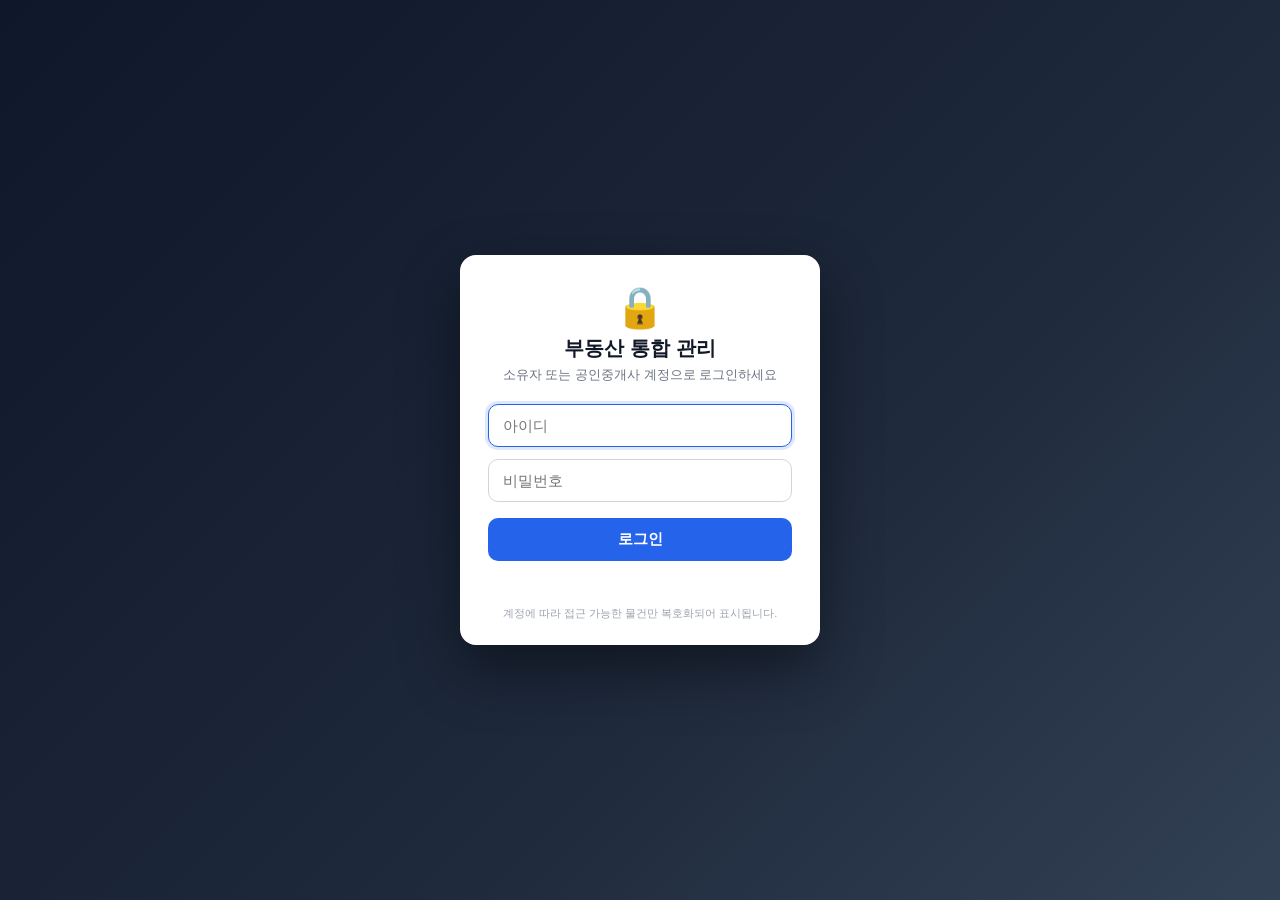
==== index.html @ 485ea5a4 "fix: 임차인·계약 정보 저장 버튼 미표시/오류로 저장 실패하던 문제 수정 중개사·화면전환 모드에서도 저장 가능하게 하고, 보증보험 필드 호환과 저장 예외 처리를 보강했습니다. " ====
<!DOCTYPE html>
<html lang="ko">
<head>
<meta charset="UTF-8">
<meta name="viewport" content="width=device-width, initial-scale=1.0">
<meta name="theme-color" content="#111c33">
<title>부동산 통합 관리 시스템</title>
<link rel="manifest" href="manifest.webmanifest">
<link rel="apple-touch-icon" href="icons/icon-192.png">
<link rel="stylesheet" href="css/style.css?v=222">
</head>
<body>

<div class="layout">

  <!-- ===== 사이드바 ===== -->
  <aside class="sidebar">
    <div class="brand">
      <div class="brand-icon">🏢</div>
      <div>
        <div class="brand-title">부동산 관리</div>
        <div class="brand-sub">물건 · 임대차 · 세금 통합관리</div>
      </div>
      <button class="menu-toggle" id="btnMenuToggle" aria-label="메뉴 열기">☰</button>
    </div>

    <nav class="nav">
      <button class="nav-item active" data-tab="dashboard">📊 대시보드</button>
      <button class="nav-item" data-tab="properties">🏘️ 부동산 현황</button>
      <button class="nav-item" data-tab="leases">📋 임대차 관리</button>
      <button class="nav-item" data-tab="tax">🧮 세금 계산기</button>
      <button class="nav-item" data-tab="income">🧾 임대소득 신고</button>
      <button class="nav-item" data-tab="todos">✅ 할일 / 민원</button>
    </nav>

    <div class="sidebar-footer">
      <div class="acct-switch hidden" id="acctSwitch">
        <label for="viewAsSelect">🔄 화면 계정 전환</label>
        <select id="viewAsSelect"><option value="">관리자 (전체 물건)</option></select>
      </div>
      <button class="btn btn-ghost btn-sm owner-only" id="btnAccounts">👤 중개사 계정 관리</button>
      <button class="btn btn-ghost btn-sm owner-only" id="btnSync">☁️ 클라우드 동기화</button>
      <button class="btn btn-ghost btn-sm" id="btnSnapshots">🕘 변경 이력 복구</button>
      <button class="btn btn-ghost btn-sm" id="btnExport">데이터 백업(JSON)</button>
      <label class="btn btn-ghost btn-sm owner-only" for="fileImport">백업 불러오기</label>
      <input type="file" id="fileImport" accept=".json" hidden>
      <button class="btn btn-ghost btn-sm danger owner-only" id="btnReset">초기 데이터로 재설정</button>
      <button class="btn btn-ghost btn-sm" id="btnLogout">🔒 로그아웃</button>
      <div class="role-tag" id="syncTag"></div>
      <div class="role-tag" id="roleTag"></div>
    </div>
  </aside>

  <!-- ===== 메인 ===== -->
  <main class="main">

    <!-- 대시보드 -->
    <section class="tab" id="tab-dashboard">
      <h1>대시보드</h1>
      <div class="cards" id="dashCards"></div>
      <div class="grid-2">
        <div class="panel">
          <h2>⏰ 계약 만기 임박 / 경과</h2>
          <div id="dashExpiring"></div>
        </div>
        <div class="panel">
          <h2>🛡️ 보증보험 미가입 임대차</h2>
          <div id="dashInsurance"></div>
        </div>
      </div>
      <div class="grid-2">
        <div class="panel">
          <h2>📌 임박한 할일</h2>
          <div id="dashTodos"></div>
        </div>
        <div class="panel">
          <h2>👤 임대사업자 등록 정보</h2>
          <div id="dashBiz"></div>
        </div>
      </div>
    </section>

    <!-- 부동산 현황 -->
    <section class="tab hidden" id="tab-properties">
      <div class="page-head">
        <h1>부동산 현황</h1>
        <div style="display:flex; gap:8px;">
          <button class="btn btn-ghost" id="btnExportPropCsv">엑셀(CSV) 내보내기</button>
          <button class="btn btn-primary owner-only" id="btnAddProp">+ 물건 추가</button>
        </div>
      </div>
      <div class="filters">
        <select id="filterType"><option value="">전체 유형</option></select>
        <select id="filterOwner"><option value="">전체 소유자</option></select>
        <select id="filterRental"><option value="">전체 임대유형</option></select>
        <select id="filterManager" class="owner-only"><option value="">전체 중개사</option></select>
        <input type="search" id="filterSearch" placeholder="주소·동호수 검색">
      </div>
      <div class="mgr-bulk owner-only" id="mgrBulkBar">
        <label class="check inline"><input type="checkbox" id="mgrSelectAll"> 전체 선택</label>
        <select id="bulkManager"><option value="">— 중개사 선택 —</option></select>
        <button class="btn btn-primary btn-sm" id="btnBulkAssign">선택 물건에 지정</button>
        <button class="btn btn-ghost btn-sm" id="btnBulkUnassign">선택 물건 배정 해제</button>
        <span class="hint" id="mgrBulkMsg"></span>
      </div>
      <div class="table-wrap">
        <table class="table" id="propTable">
          <thead>
            <tr>
              <th class="owner-only" style="width:36px"></th>
              <th>#</th><th>소유자</th><th>유형</th><th>임대유형</th><th>취득</th>
              <th>주소</th><th>동호수</th><th class="owner-only">관리 중개사 (지정·해제)</th><th>계약만기</th><th>D-day</th><th></th>
            </tr>
          </thead>
          <tbody></tbody>
        </table>
      </div>
    </section>

    <!-- 임대차 관리 -->
    <section class="tab hidden" id="tab-leases">
      <div class="page-head">
        <h1>임대차 관리</h1>
        <div style="display:flex; gap:8px;">
          <button class="btn btn-ghost" id="btnExportIcs">📅 만기 캘린더(ICS)</button>
          <button class="btn btn-ghost" id="btnExportLeaseCsv">엑셀(CSV) 내보내기</button>
        </div>
      </div>
      <div class="panel">
        <h2>📈 임대료 5% 증액 상한 계산</h2>
        <div class="form-row">
          <label>현재 보증금(원) <input type="text" id="incDeposit" class="num" placeholder="예: 200,000,000"></label>
          <label>현재 월세(원) <input type="text" id="incMonthly" class="num" placeholder="예: 500,000"></label>
          <label>증액률(%) <input type="number" id="incRate" value="5" step="0.5" min="0" max="5"></label>
          <button class="btn btn-primary" id="btnIncCalc">계산</button>
        </div>
        <div class="result" id="incResult"></div>
      </div>
      <div class="table-wrap">
        <table class="table" id="leaseTable">
          <thead>
            <tr>
              <th>물건</th><th>임차인</th><th>연락처</th><th>계약기간</th><th>만기 D-day</th>
              <th>보증금</th><th>월세</th><th>보증보험</th><th></th>
            </tr>
          </thead>
          <tbody></tbody>
        </table>
      </div>
    </section>

    <!-- 세금 계산기 -->
    <section class="tab hidden" id="tab-tax">
      <h1>세금 계산기</h1>
      <p class="disclaimer">※ 2025년 기준 세율을 적용한 <b>예상치</b>입니다. 실제 신고 시 세무 전문가의 확인이 필요합니다.</p>

      <div class="tax-tabs">
        <button class="tax-tab active" data-taxtab="acq">취득세</button>
        <button class="tax-tab" data-taxtab="hold">보유세 (재산세·종부세)</button>
        <button class="tax-tab" data-taxtab="transfer">양도소득세</button>
      </div>

      <!-- 취득세 -->
      <div class="panel taxpane" id="taxpane-acq">
        <div class="form-grid">
          <label>부동산 종류
            <select id="acqKind">
              <option value="house">주택 (아파트·빌라)</option>
              <option value="officetel">오피스텔 (건축물 취득)</option>
              <option value="land">토지</option>
              <option value="building">일반 건물·상가</option>
            </select>
          </label>
          <label>취득 원인
            <select id="acqCause">
              <option value="buy">매매 (유상취득)</option>
              <option value="new">신축 (원시취득)</option>
              <option value="inherit">상속</option>
              <option value="gift">증여</option>
            </select>
          </label>
          <label>취득가액(원) <input type="text" id="acqPrice" class="num" placeholder="예: 500,000,000"></label>
          <label>취득 후 보유 주택 수
            <select id="acqHouseCount">
              <option value="1">1주택</option>
              <option value="2">2주택</option>
              <option value="3">3주택</option>
              <option value="4">4주택 이상</option>
            </select>
          </label>
          <label class="check"><input type="checkbox" id="acqAdjusted"> 조정대상지역</label>
          <label class="check"><input type="checkbox" id="acqOver85"> 전용 85㎡ 초과</label>
        </div>
        <button class="btn btn-primary" id="btnAcqCalc">취득세 계산</button>
        <div class="result" id="acqResult"></div>
      </div>

      <!-- 보유세 -->
      <div class="panel taxpane hidden" id="taxpane-hold">
        <h3>재산세 (물건별)</h3>
        <div class="form-grid">
          <label>보유 물건에서 불러오기
            <select id="holdPropPick"><option value="">— 직접 입력 —</option></select>
          </label>
          <label>공시가격(원) <input type="text" id="holdPrice" class="num" placeholder="예: 300,000,000"></label>
          <label class="check"><input type="checkbox" id="holdOneSpecial"> 1세대1주택 특례 (공시 9억 이하)</label>
        </div>
        <button class="btn btn-primary" id="btnHoldCalc">재산세 계산</button>
        <div class="result" id="holdResult"></div>

        <hr>

        <h3>종합부동산세 (인별 합산)</h3>
        <div class="form-grid">
          <label>보유주택 공시가격 합계(원) <input type="text" id="jbSum" class="num" placeholder="예: 2,000,000,000"></label>
          <label>합산배제 공시가격(등록임대 등)(원) <input type="text" id="jbExcluded" class="num" placeholder="예: 800,000,000"></label>
          <label>주택 수
            <select id="jbCount">
              <option value="1">1주택</option>
              <option value="2">2주택</option>
              <option value="3">3주택 이상</option>
            </select>
          </label>
          <label class="check"><input type="checkbox" id="jbOneHouse"> 1세대 1주택 (공제 12억)</label>
        </div>
        <div class="form-row">
          <button class="btn btn-primary" id="btnJbCalc">종부세 계산</button>
          <button class="btn btn-ghost" id="btnJbAuto">보유 물건 공시가격으로 인별 자동 합산</button>
        </div>
        <div class="result" id="jbResult"></div>
        <p class="hint">※ 임대 개시일 당시 기준시가 6억(수도권 외 3억) 이하 등 요건을 충족한 등록임대주택은 합산배제 신고 시 종부세 과세 대상에서 제외됩니다. 자동 합산은 각 물건의 최근 연도 공시가격을 소유자별로 더하고, '주택임대사업자' 등록 물건을 합산배제로 처리합니다.</p>
        <div class="result" id="jbAutoResult"></div>
      </div>

      <!-- 양도세 -->
      <div class="panel taxpane hidden" id="taxpane-transfer">
        <div class="form-grid">
          <label>보유 물건에서 불러오기
            <select id="trPropPick"><option value="">— 직접 입력 —</option></select>
          </label>
          <label>양도가액(원) <input type="text" id="trSale" class="num" placeholder="예: 900,000,000"></label>
          <label>취득가액(원) <input type="text" id="trBuy" class="num" placeholder="예: 600,000,000"></label>
          <label>필요경비(원) <input type="text" id="trExp" class="num" placeholder="취득세·중개수수료·수리비 등"></label>
          <label>취득일 <input type="date" id="trBuyDate"></label>
          <label>양도일 <input type="date" id="trSaleDate"></label>
          <label>다주택 중과
            <select id="trHeavy">
              <option value="0">없음 (중과 유예/일반)</option>
              <option value="20">2주택 중과 (+20%p)</option>
              <option value="30">3주택 이상 중과 (+30%p)</option>
            </select>
          </label>
          <label class="check"><input type="checkbox" id="trIsHouse" checked> 주택</label>
          <label class="check"><input type="checkbox" id="trOneExempt"> 1세대1주택 비과세 대상</label>
          <label>거주기간(년, 1주택 장특공제용) <input type="number" id="trResYears" value="0" min="0" max="10"></label>
        </div>
        <button class="btn btn-primary" id="btnTrCalc">양도세 계산</button>
        <div class="result" id="trResult"></div>
      </div>
    </section>

    <!-- 임대소득 신고 (소득현황/사업장현황) -->
    <section class="tab hidden" id="tab-income">
      <div class="page-head">
        <h1>임대소득 신고 (사업장현황신고)</h1>
        <button class="btn btn-ghost" id="btnExportIncomeCsv">엑셀(CSV) 내보내기</button>
      </div>
      <p class="disclaimer">※ 주택임대 사업장현황신고(매년 2월)·종합소득세 신고 참고용 <b>추정 수입금액</b>입니다. 등록임대주택 세액감면, 소형주택 제외, 분리과세 여부 등은 반영되지 않았습니다.</p>

      <div class="panel">
        <h2>💰 간주임대료 계산 (보증금 기준)</h2>
        <div class="form-row">
          <label>임대보증금 합계(원) <input type="text" id="drDeposit" class="num" placeholder="예: 1,500,000,000"></label>
          <label>정기예금이자율(%) <input type="number" id="drRate" step="0.1" value="3.5"></label>
          <label class="check"><input type="checkbox" id="drApply" checked> 부부합산 3주택 이상 (간주임대료 대상)</label>
          <button class="btn btn-primary" id="btnDrCalc">계산</button>
        </div>
        <div class="result" id="drResult"></div>
      </div>

      <div class="cards" id="incomeCards"></div>

      <div class="filters">
        <select id="incomeOwner"><option value="">전체 소유자</option></select>
        <label class="check" style="display:flex;align-items:center;gap:6px;font-size:13px">
          <input type="checkbox" id="incomeDeemed" checked> 간주임대료 포함(3주택 이상)
        </label>
      </div>

      <div class="table-wrap">
        <table class="table" id="incomeTable">
          <thead>
            <tr>
              <th>물건</th><th>소유자</th><th>임대유형</th><th>임차인</th><th>계약기간</th>
              <th>보증금</th><th>월세</th><th>연 월세수입</th>
            </tr>
          </thead>
          <tbody></tbody>
          <tfoot></tfoot>
        </table>
      </div>
    </section>

    <!-- 할일/민원 -->
    <section class="tab hidden" id="tab-todos">
      <div class="page-head">
        <h1>할일 / 민원 처리</h1>
      </div>
      <div class="panel">
        <div class="form-row">
          <input type="text" id="todoTitle" placeholder="할일 내용" style="flex:2">
          <input type="text" id="todoNote" placeholder="비고" style="flex:1">
          <input type="date" id="todoDue">
          <button class="btn btn-primary" id="btnAddTodo">추가</button>
        </div>
      </div>
      <div id="todoList"></div>
    </section>

  </main>
</div>

<!-- ===== 물건 추가/수정 모달 ===== -->
<div class="modal-bg hidden" id="modalBg">
  <div class="modal">
    <h2 id="modalTitle">물건 정보</h2>
    <input type="hidden" id="mId">
    <div class="form-grid">
      <label>소유자 <input type="text" id="mOwner"></label>
      <label>유형
        <select id="mType">
          <option>아파트</option><option>오피스텔</option><option>빌라(다세대)</option>
          <option>오피스</option><option>토지</option><option>기타</option>
        </select>
      </label>
      <label>임대유형 <input type="text" id="mRentalType" placeholder="예: 주택임대사업자(10년)"></label>
      <label>취득연도 <input type="text" id="mAcquireYear" placeholder="예: 2021"></label>
      <label>취득일 <input type="date" id="mAcquireDate"></label>
      <label>취득가액(원) <input type="text" id="mAcquirePrice" class="num" placeholder="양도세 계산용"></label>
      <label>주임사 등록일 <input type="date" id="mRegDate"></label>
      <label>동호수 <input type="text" id="mUnit"></label>
      <label class="wide">주소 <input type="text" id="mAddress"></label>
      <label class="wide">메모 <input type="text" id="mMemo"></label>
      <label class="wide owner-only">관리 공인중개사 (지정 / 미지정=해제)
        <select id="mManager"><option value="">— 미지정 (배정 해제) —</option></select>
      </label>
    </div>

    <h3>🗺️ 지도 · 부동산 공부 열람</h3>
    <div class="map-links" id="mMapLinks"></div>
    <div id="mMapBox" class="map-box hidden"></div>
    <div class="form-row" style="margin-top:8px">
      <label style="flex:2">카카오맵 JavaScript 키 (선택, 입력 시 지도 미리보기)
        <input type="text" id="mKakaoKey" placeholder="카카오 개발자센터 JavaScript 키">
      </label>
      <button class="btn btn-ghost" id="btnSaveKakao">키 저장</button>
    </div>

    <h3>📈 연도별 공시가격 <span class="hint" style="font-weight:400">(재산세·종부세 계산용 / 부동산공시가격알리미 조회)</span></h3>
    <div class="form-row">
      <label>연도 <input type="number" id="mPriceYear" placeholder="예: 2025" style="width:120px"></label>
      <label>공시가격(원) <input type="text" id="mPriceVal" class="num" placeholder="예: 250,000,000"></label>
      <button class="btn btn-ghost" id="btnAddPrice">추가</button>
      <button class="link-btn" id="btnOpenRealtyPrice" type="button">공시가격알리미 열기</button>
    </div>
    <table class="table" id="mPriceTable" style="margin-top:6px">
      <thead><tr><th>연도</th><th>공시가격</th><th></th></tr></thead>
      <tbody></tbody>
    </table>

    <h3>임대차 계약 <label class="check inline"><input type="checkbox" id="mHasLease"> 계약 있음</label></h3>
    <div class="form-grid" id="mLeaseFields">
      <label>계약 시작일 <input type="date" id="mLeaseStart"></label>
      <label>계약 만기일 <input type="date" id="mLeaseEnd"></label>
      <label>보증금(원) <input type="text" id="mDeposit" class="num"></label>
      <label>월세(원) <input type="text" id="mMonthly" class="num"></label>
      <label>임차인 성명 <input type="text" id="mTenant"></label>
      <label>임차인 연락처 <input type="text" id="mTenantPhone"></label>

      <label>보증보험
        <select id="mInsStatus">
          <option value="no">미가입</option>
          <option value="yes">가입</option>
        </select>
      </label>
      <label class="ins-yes">보증 범위
        <select id="mInsCoverage">
          <option value="full">전액보증</option>
          <option value="partial">일부보증</option>
        </select>
      </label>
      <label class="ins-yes">보증보험사
        <select id="mInsCompany">
          <option value="">— 선택 —</option>
          <option>HUG 주택도시보증공사</option>
          <option>SGI 서울보증</option>
          <option>HF 한국주택금융공사</option>
          <option>기타</option>
        </select>
      </label>
      <label class="ins-yes">보증보험 가입기간 <input type="text" id="mInsPeriod" placeholder="예: 23.05~24.05"></label>
      <label class="ins-yes">보증보험 수수료(원) <input type="text" id="mInsFee" class="num"></label>
      <label class="ins-yes">임차인 부담분(25%)(원) <input type="text" id="mInsTenantShare" class="num"></label>
      <label class="ins-no wide">미가입 사유 (민간임대주택법 제49조 근거)
        <select id="mInsReason">
          <option value="">— 선택 —</option>
          <option>보증금이 최우선변제금액 이하 + 임차인 미가입 동의(제49조⑦1호)</option>
          <option>임차인이 전세금 반환보증 가입 + 임대인 수수료 부담(제49조⑦2호)</option>
          <option>공공주택사업자(LH·지방공사 등)와 임대차계약</option>
          <option>등록임대주택 아님 (보증 가입 의무 대상 아님)</option>
          <option>가입 심사 거절 (보증회사 인수 거부)</option>
          <option>기타 (메모 기재)</option>
        </select>
      </label>
      <label class="wide">보증보험 메모 <input type="text" id="mInsNote" placeholder="미가입 사유 상세, 동의서 징구 여부, 특약 내용 등"></label>
    </div>

    <h3>📎 계약·보증 서류 보관함 <span class="hint" style="font-weight:400">(보증보험증권 · 표준임대차계약서 · 미가입 동의서 등 PDF/이미지)</span></h3>
    <div class="form-row">
      <input type="file" id="mFileInput" accept=".pdf,.jpg,.jpeg,.png" multiple style="flex:1">
    </div>
    <div id="mFileList"></div>
    <p class="hint">파일은 이 기기의 브라우저 내장 DB에 저장됩니다(외부 전송 없음). 다른 기기에서는 보이지 않으니 원본은 별도 보관하세요.</p>

    <div class="modal-actions">
      <button class="btn btn-ghost" id="btnModalCancel">닫기</button>
      <button class="btn danger btn-ghost hidden owner-only" id="btnModalDelete">삭제</button>
      <button class="btn btn-primary" id="btnModalSave" type="button">저장</button>
    </div>
  </div>
</div>

<!-- 공인중개사 계정 관리 모달 (소유자 전용) -->
<div class="modal-bg hidden" id="acctModalBg">
  <div class="modal">
    <h2>👤 공인중개사 계정 관리</h2>
    <p class="hint">중개사 계정을 등록하고, 각 물건의 "관리 공인중개사"로 지정하세요. 중개사는 로그인 시 <b>본인에게 배정된 물건만</b> 보게 됩니다.</p>

    <div class="acct-add">
      <input type="text" id="acId" placeholder="중개사 아이디(영문/숫자)">
      <input type="text" id="acName" placeholder="이름/상호">
      <input type="text" id="acPw" placeholder="비밀번호">
      <button class="btn btn-primary btn-sm" id="btnAddAcct">+ 추가</button>
    </div>

    <div class="table-wrap" style="margin-top:12px;">
      <table class="table" id="acctTable">
        <thead><tr><th>아이디</th><th>이름/상호</th><th>비밀번호</th><th>배정 물건수</th><th></th></tr></thead>
        <tbody></tbody>
      </table>
    </div>

    <div class="acct-deploy">
      <h3>🔐 중개사 로그인 파일 생성</h3>
      <p class="hint">아래 버튼으로 <code>accounts.enc.js</code>(중개사별 배정 물건만 암호화)와 <code>data.enc.js</code>(소유자 마스터)를 내려받아 GitHub 저장소에 올리면 중개사 로그인이 적용됩니다. 소유자 비밀번호가 필요합니다.</p>
      <div style="display:flex; gap:8px; flex-wrap:wrap;">
        <button class="btn btn-primary" id="btnGenAccounts">중개사 로그인 파일(accounts.enc.js) 생성</button>
        <button class="btn btn-ghost" id="btnGenMaster">마스터(data.enc.js) 재생성</button>
      </div>
      <div class="acct-msg" id="acctMsg"></div>
    </div>

    <div class="modal-actions">
      <button class="btn btn-ghost" id="btnAcctClose">닫기</button>
    </div>
  </div>
</div>

<!-- 클라우드 동기화 설정 모달 (소유자 전용) -->
<div class="modal-bg hidden" id="syncModalBg">
  <div class="modal">
    <h2>☁️ 클라우드 동기화</h2>
    <p class="hint">데이터를 <b>암호화한 상태로</b> GitHub 저장소(<code>data/sync.enc.json</code>)에 올려 PC·스마트폰·태블릿 간에 동기화합니다.
    저장(수정) 후 몇 초 뒤 자동 업로드되며, 로그인할 때 클라우드의 최신본을 자동으로 내려받습니다.</p>

    <div class="form-row" style="margin-top:10px">
      <label style="flex:2">GitHub 토큰 (Contents: Read and write 권한)
        <input type="password" id="syncToken" placeholder="github_pat_... 또는 ghp_...">
      </label>
      <button class="btn btn-primary" id="btnSaveToken">토큰 저장</button>
    </div>
    <p class="hint">발급: GitHub → Settings → Developer settings → <b>Fine-grained tokens</b> →
      대상 저장소 <code>real-estate-manager</code>만 선택 → Repository permissions에서 <b>Contents: Read and write</b>만 부여.
      토큰은 이 브라우저에만 저장되며 암호화 데이터에 포함돼 함께 동기화됩니다.</p>

    <div style="display:flex; gap:8px; flex-wrap:wrap; margin-top:12px;">
      <button class="btn btn-primary" id="btnSyncPush">지금 업로드</button>
      <button class="btn btn-ghost" id="btnSyncPull">클라우드에서 내려받기</button>
    </div>
    <div class="acct-msg" id="syncMsg"></div>

    <div class="modal-actions">
      <button class="btn btn-ghost" id="btnSyncClose">닫기</button>
    </div>
  </div>
</div>

<!-- 변경 이력(스냅샷) 복구 모달 -->
<div class="modal-bg hidden" id="snapModalBg">
  <div class="modal">
    <h2>🕘 변경 이력 복구</h2>
    <p class="hint">데이터 수정 시 자동으로 남는 스냅샷(최근 10개)입니다. 실수로 삭제·재설정했을 때 이전 상태로 되돌릴 수 있습니다.</p>
    <div class="table-wrap" style="margin-top:10px">
      <table class="table" id="snapTable">
        <thead><tr><th>시각</th><th>구분</th><th>물건수</th><th></th></tr></thead>
        <tbody></tbody>
      </table>
    </div>
    <div class="modal-actions">
      <button class="btn btn-ghost" id="btnSnapClose">닫기</button>
    </div>
  </div>
</div>

<script src="js/crypto-util.js?v=222"></script>
<script src="js/db.js?v=222"></script>
<script src="js/data.js?v=222"></script>
<script src="js/sync.js?v=222"></script>
<script src="js/data.enc.js?v=222"></script>
<script src="js/accounts.enc.js?v=222"></script>
<script src="js/assignments.js?v=222"></script>
<script src="js/auth.js?v=222"></script>
<script src="js/tax.js?v=222"></script>
<script src="js/app.js?v=222"></script>
</body>
</html>
---- css/style.css ----
/* ===== 기본 ===== */
* { box-sizing: border-box; margin: 0; padding: 0; }
:root {
  --bg: #f4f6fa;
  --panel: #ffffff;
  --border: #e3e8f0;
  --text: #1f2937;
  --muted: #6b7280;
  --primary: #2563eb;
  --primary-dark: #1d4ed8;
  --danger: #dc2626;
  --warn: #d97706;
  --ok: #059669;
  --sidebar: #111c33;
  --radius: 12px;
}
html, body { height: 100%; }
body {
  font-family: 'Segoe UI', 'Malgun Gothic', '맑은 고딕', sans-serif;
  background: var(--bg);
  color: var(--text);
  font-size: 14px;
}
.hidden { display: none !important; }

/* ===== 로그인 게이트 ===== */
body.auth-locked { overflow: hidden; }
#authOverlay {
  position: fixed; inset: 0; z-index: 9999;
  display: flex; align-items: center; justify-content: center;
  padding: 20px;
  background: linear-gradient(135deg, #0f172a 0%, #1e293b 60%, #334155 100%);
}
.auth-card {
  width: 100%; max-width: 360px;
  background: #ffffff; border-radius: 16px;
  padding: 32px 28px 24px;
  box-shadow: 0 24px 60px rgba(0,0,0,.45);
  text-align: center;
}
.auth-logo { font-size: 40px; line-height: 1; margin-bottom: 8px; }
.auth-title { font-size: 20px; margin: 0 0 4px; color: #111827; }
.auth-sub { font-size: 13px; color: #6b7280; margin: 0 0 20px; }
.auth-input {
  width: 100%; padding: 12px 14px; margin-bottom: 12px;
  border: 1px solid #d1d5db; border-radius: 10px;
  font-size: 15px; outline: none;
}
.auth-input:focus { border-color: var(--primary); box-shadow: 0 0 0 3px rgba(37,99,235,.15); }
.auth-btn {
  width: 100%; padding: 12px; margin-top: 4px;
  background: var(--primary); color: #fff;
  border: none; border-radius: 10px;
  font-size: 15px; font-weight: 600; cursor: pointer;
}
.auth-btn:hover { background: var(--primary-dark); }
.auth-btn:disabled { opacity: .6; cursor: default; }
.auth-msg { min-height: 18px; margin-top: 12px; font-size: 13px; color: var(--danger); }
.auth-foot { margin-top: 14px; font-size: 11px; color: #9ca3af; line-height: 1.5; }

/* ===== 역할(소유자/중개사) ===== */
body.role-agent .owner-only { display: none !important; }
.role-tag {
  margin-top: 8px; font-size: 11px; color: #93c5fd;
  text-align: center; opacity: .85;
}
.muted-sm { color: #9ca3af; font-size: 12px; }

/* 중개사 계정 관리 */
.acct-add { display: flex; gap: 8px; flex-wrap: wrap; margin-top: 8px; }
.acct-add input { flex: 1; min-width: 120px; padding: 8px 10px; border: 1px solid var(--border); border-radius: 8px; }
.acct-deploy { margin-top: 18px; padding-top: 14px; border-top: 1px dashed var(--border); }
.acct-deploy h3 { font-size: 14px; margin-bottom: 6px; }
.acct-msg { margin-top: 10px; font-size: 13px; min-height: 18px; }
#acctTable code, #acctTable .muted-sm { font-size: 12px; }

/* ===== 레이아웃 ===== */
.layout { display: flex; min-height: 100vh; }
.main { flex: 1; padding: 28px 36px; max-width: 1280px; }
h1 { font-size: 24px; margin-bottom: 18px; }
h2 { font-size: 16px; margin-bottom: 12px; }
h3 { font-size: 15px; margin: 14px 0 10px; }

/* ===== 사이드바 ===== */
.sidebar {
  width: 230px;
  background: var(--sidebar);
  color: #d6deef;
  display: flex;
  flex-direction: column;
  padding: 20px 14px;
  position: sticky;
  top: 0;
  height: 100vh;
}
.brand { display: flex; gap: 10px; align-items: center; padding: 4px 8px 18px; border-bottom: 1px solid #2a3a5c; }
.brand-icon { font-size: 26px; }
.brand-title { font-weight: 700; font-size: 16px; color: #fff; }
.brand-sub { font-size: 11px; color: #8da2c8; margin-top: 2px; }
.nav { display: flex; flex-direction: column; gap: 4px; margin-top: 16px; flex: 1; }
.nav-item {
  text-align: left; padding: 11px 14px; border: none; background: transparent;
  color: #c0cde6; font-size: 14px; border-radius: 8px; cursor: pointer; transition: 0.15s;
}
.nav-item:hover { background: #1d2b4a; color: #fff; }
.nav-item.active { background: var(--primary); color: #fff; font-weight: 600; }
.sidebar-footer { display: flex; flex-direction: column; gap: 6px; padding-top: 14px; border-top: 1px solid #2a3a5c; }

/* 관리자: 화면 계정 전환 (중개사가 보는 화면 미리보기) */
.acct-switch { display: flex; flex-direction: column; gap: 4px; margin-bottom: 4px; }
.acct-switch label { font-size: 11px; color: #8da2c8; }
.acct-switch select {
  width: 100%; padding: 8px 10px; border-radius: 8px; font-size: 13px;
  background: #1d2b4a; color: #d6deef; border: 1px solid #3d4f76; font-family: inherit;
}

/* ===== 버튼 ===== */
.btn {
  border: none; border-radius: 8px; padding: 9px 16px; font-size: 14px;
  cursor: pointer; transition: 0.15s; font-family: inherit;
}
.btn-primary { background: var(--primary); color: #fff; }
.btn-primary:hover { background: var(--primary-dark); }
.btn-ghost { background: transparent; color: inherit; border: 1px solid #3d4f76; }
.sidebar .btn-ghost { color: #c0cde6; }
.sidebar .btn-ghost:hover { background: #1d2b4a; }
.main .btn-ghost { border-color: var(--border); color: var(--muted); }
.main .btn-ghost:hover { background: #eef2f8; }
.btn-sm { padding: 7px 10px; font-size: 12px; }
.btn.danger { color: #ff8c8c; }
.main .btn.danger { color: var(--danger); border-color: #f3c1c1; }

/* ===== 카드 ===== */
.cards { display: grid; grid-template-columns: repeat(auto-fit, minmax(170px, 1fr)); gap: 14px; margin-bottom: 22px; }
.card {
  background: var(--panel); border: 1px solid var(--border); border-radius: var(--radius);
  padding: 18px; box-shadow: 0 1px 3px rgba(16, 30, 60, 0.04);
}
.card .label { color: var(--muted); font-size: 12px; margin-bottom: 6px; }
.card .value { font-size: 26px; font-weight: 700; }
.card .sub { font-size: 12px; color: var(--muted); margin-top: 4px; }
.card.alert .value { color: var(--danger); }
.card.warn .value { color: var(--warn); }

/* ===== 패널 ===== */
.panel {
  background: var(--panel); border: 1px solid var(--border); border-radius: var(--radius);
  padding: 20px; margin-bottom: 18px; box-shadow: 0 1px 3px rgba(16, 30, 60, 0.04);
}
.grid-2 { display: grid; grid-template-columns: 1fr 1fr; gap: 18px; }
@media (max-width: 1000px) { .grid-2 { grid-template-columns: 1fr; } }

/* ===== 테이블 ===== */
.table-wrap { background: var(--panel); border: 1px solid var(--border); border-radius: var(--radius); overflow: auto; }
.table { width: 100%; border-collapse: collapse; font-size: 13px; }
.table th {
  text-align: left; padding: 11px 12px; background: #f8fafd; color: var(--muted);
  font-weight: 600; border-bottom: 1px solid var(--border); white-space: nowrap; position: sticky; top: 0;
}
.table td { padding: 10px 12px; border-bottom: 1px solid #eef1f7; vertical-align: middle; }
.table tbody tr:hover { background: #f6f9ff; }
.table .addr { max-width: 300px; }

/* ===== 뱃지 ===== */
.badge { display: inline-block; padding: 3px 9px; border-radius: 20px; font-size: 11px; font-weight: 600; white-space: nowrap; }
.badge.blue { background: #e3edff; color: #1d4ed8; }
.badge.green { background: #dcf5ec; color: #047857; }
.badge.amber { background: #fdf0d9; color: #b45309; }
.badge.red { background: #fde5e5; color: #b91c1c; }
.badge.gray { background: #eef1f5; color: #5b6472; }
.badge.purple { background: #eee5fb; color: #7c3aed; }

/* ===== 필터 ===== */
.filters { display: flex; gap: 10px; margin-bottom: 14px; flex-wrap: wrap; }
.filters select, .filters input {
  padding: 9px 12px; border: 1px solid var(--border); border-radius: 8px; font-size: 13px;
  background: var(--panel); font-family: inherit;
}
.filters input[type=search] { flex: 1; min-width: 200px; }

/* 관리자: 중개사 일괄 지정/해제 */
.mgr-bulk {
  display: flex; align-items: center; gap: 10px; flex-wrap: wrap;
  margin: -4px 0 14px; padding: 10px 12px;
  background: #f0f5ff; border: 1px solid #d4e2fb; border-radius: 10px;
}
.mgr-bulk select {
  min-width: 180px; padding: 7px 10px; border: 1px solid var(--border);
  border-radius: 8px; font-size: 13px; background: #fff; font-family: inherit;
}
.mgr-pick {
  max-width: 170px; padding: 5px 8px; border: 1px solid var(--border);
  border-radius: 6px; font-size: 12px; background: #fff; font-family: inherit;
}
.mgr-pick:focus { border-color: var(--primary); outline: none; }

/* 보증보험 가입/미가입 조건부 필드 */
#mLeaseFields.ins-joined .ins-no { display: none !important; }
#mLeaseFields.ins-not .ins-yes { display: none !important; }
#mFileList { margin-top: 8px; }
#mFileList .file-row {
  display: flex; align-items: center; gap: 10px; padding: 8px 10px;
  border: 1px solid var(--border); border-radius: 8px; margin-bottom: 6px; font-size: 13px;
}
#mFileList .file-row .grow { flex: 1; min-width: 0; overflow: hidden; text-overflow: ellipsis; white-space: nowrap; }

/* ===== 페이지 헤더 ===== */
.page-head { display: flex; justify-content: space-between; align-items: center; margin-bottom: 18px; }
.page-head h1 { margin: 0; }

/* ===== 폼 ===== */
.form-grid { display: grid; grid-template-columns: repeat(auto-fit, minmax(220px, 1fr)); gap: 12px 16px; margin-bottom: 14px; }
.form-grid label, .form-row label { display: flex; flex-direction: column; gap: 5px; font-size: 12px; color: var(--muted); }
.form-grid label.wide { grid-column: 1 / -1; }
.form-grid input, .form-grid select, .form-row input, .form-row select {
  padding: 9px 11px; border: 1px solid var(--border); border-radius: 8px; font-size: 14px;
  font-family: inherit; color: var(--text);
}
.form-grid label.check, .form-row label.check {
  flex-direction: row; align-items: center; gap: 8px; font-size: 13px; color: var(--text);
  padding-top: 18px;
}
label.check.inline { display: inline-flex; padding: 0; margin-left: 10px; font-weight: 400; }
.form-row { display: flex; gap: 12px; align-items: flex-end; flex-wrap: wrap; }
.form-row label { flex: 1; min-width: 140px; }
input.num { text-align: right; }

/* ===== 결과 박스 ===== */
.result { margin-top: 14px; }
.result-box {
  background: #f4f8ff; border: 1px solid #d4e2fb; border-radius: 10px; padding: 16px 18px;
}
.result-box .row { display: flex; justify-content: space-between; padding: 5px 0; font-size: 14px; }
.result-box .row.total { border-top: 1px solid #c5d8f5; margin-top: 8px; padding-top: 10px; font-weight: 700; font-size: 16px; color: var(--primary-dark); }
.result-box .note { font-size: 12px; color: var(--muted); margin-top: 8px; }
.disclaimer { background: #fff8e6; border: 1px solid #f5e0a8; border-radius: 8px; padding: 10px 14px; font-size: 13px; color: #92600a; margin-bottom: 16px; }
.hint { font-size: 12px; color: var(--muted); margin-top: 10px; }
hr { border: none; border-top: 1px solid var(--border); margin: 20px 0; }

/* ===== 세금 탭 ===== */
.tax-tabs { display: flex; gap: 8px; margin-bottom: 16px; }
.tax-tab {
  padding: 10px 18px; border: 1px solid var(--border); background: var(--panel);
  border-radius: 8px; cursor: pointer; font-size: 14px; font-family: inherit; color: var(--muted);
}
.tax-tab.active { background: var(--primary); border-color: var(--primary); color: #fff; font-weight: 600; }

/* ===== 리스트 아이템 (대시보드/할일) ===== */
.list-item {
  display: flex; justify-content: space-between; align-items: center; gap: 10px;
  padding: 10px 4px; border-bottom: 1px solid #eef1f7; font-size: 13px;
}
.list-item:last-child { border-bottom: none; }
.list-item .title { font-weight: 600; }
.list-item .sub { color: var(--muted); font-size: 12px; margin-top: 2px; }
.empty { color: var(--muted); font-size: 13px; padding: 14px 4px; }

/* ===== 할일 ===== */
.todo-item {
  display: flex; align-items: center; gap: 12px; background: var(--panel);
  border: 1px solid var(--border); border-radius: 10px; padding: 13px 16px; margin-bottom: 8px;
}
.todo-item input[type=checkbox] { width: 17px; height: 17px; cursor: pointer; }
.todo-item .body { flex: 1; }
.todo-item.done .title { text-decoration: line-through; color: var(--muted); }
.todo-item .del { background: none; border: none; color: #c2c9d6; cursor: pointer; font-size: 16px; }
.todo-item .del:hover { color: var(--danger); }

/* ===== 모달 ===== */
.modal-bg {
  position: fixed; inset: 0; background: rgba(15, 23, 42, 0.5);
  display: flex; align-items: center; justify-content: center; z-index: 100; padding: 20px;
}
.modal {
  background: var(--panel); border-radius: 14px; padding: 26px; width: 720px; max-width: 100%;
  max-height: 90vh; overflow: auto;
}
.modal h2 { margin-bottom: 18px; }
.modal-actions { display: flex; justify-content: flex-end; gap: 10px; margin-top: 20px; }

/* ===== 링크 버튼 ===== */
.link-btn { background: none; border: none; color: var(--primary); cursor: pointer; font-size: 13px; font-family: inherit; }
.link-btn:hover { text-decoration: underline; }

/* ===== 지도/공부 링크 ===== */
.map-links { display: flex; flex-wrap: wrap; gap: 8px; margin-bottom: 6px; }
.map-chip {
  display: inline-flex; align-items: center; gap: 5px; padding: 7px 12px;
  border: 1px solid var(--border); border-radius: 20px; background: #f8fafd;
  color: var(--text); font-size: 12px; cursor: pointer; font-family: inherit;
}
.map-chip:hover { background: #eef3fb; border-color: #c7d6ef; color: var(--primary-dark); }
.map-box { width: 100%; height: 300px; border: 1px solid var(--border); border-radius: 10px; margin-top: 10px; overflow: hidden; }
.map-mini { color: var(--primary); cursor: pointer; font-size: 12px; margin-left: 6px; }
.map-mini:hover { text-decoration: underline; }

/* ===== 모바일 메뉴 토글 (데스크톱에선 숨김) ===== */
.menu-toggle {
  display: none; margin-left: auto; background: transparent; border: 1px solid #3d4f76;
  color: #c0cde6; border-radius: 8px; font-size: 18px; line-height: 1;
  padding: 8px 12px; cursor: pointer;
}
.menu-toggle:active { background: #1d2b4a; }

/* =========================================================
 * 반응형: 태블릿 (~1180px) — 13인치 태블릿·좁은 노트북
 * ========================================================= */
@media (max-width: 1180px) {
  .main { padding: 20px 22px; }
  .sidebar { width: 200px; padding: 16px 10px; }
  .table .addr { max-width: 200px; }
}

/* =========================================================
 * 반응형: 모바일·세로 태블릿 (~900px)
 *  · 사이드바 → 상단 고정바(브랜드 + ☰) + 가로 스크롤 탭
 *  · 하단 유틸 버튼(백업·계정관리 등)은 ☰ 토글로 표시
 * ========================================================= */
@media (max-width: 900px) {
  .layout { flex-direction: column; }

  .sidebar {
    width: 100%; height: auto; position: sticky; top: 0; z-index: 50;
    padding: 10px 12px 8px;
    box-shadow: 0 2px 10px rgba(10, 20, 45, .25);
  }
  .brand { padding: 2px 2px 8px; border-bottom: none; }
  .brand-icon { font-size: 22px; }
  .brand-title { font-size: 15px; }
  .brand-sub { display: none; }
  .menu-toggle { display: block; }

  .nav {
    flex-direction: row; flex: none; margin-top: 2px; gap: 6px;
    overflow-x: auto; -webkit-overflow-scrolling: touch;
    scrollbar-width: none; padding-bottom: 2px;
  }
  .nav::-webkit-scrollbar { display: none; }
  .nav-item { flex: 0 0 auto; white-space: nowrap; padding: 9px 13px; font-size: 13px; }

  .sidebar-footer { display: none; }
  .sidebar.menu-open .sidebar-footer {
    display: flex; margin-top: 8px; padding-top: 10px;
    border-top: 1px solid #2a3a5c;
  }
  .sidebar-footer .btn { padding: 11px 12px; font-size: 13px; }

  .main { padding: 14px 14px 40px; max-width: 100%; }
  h1 { font-size: 20px; margin-bottom: 14px; }

  .page-head { flex-wrap: wrap; gap: 10px; }
  .cards { grid-template-columns: repeat(2, 1fr); gap: 10px; margin-bottom: 16px; }
  .card { padding: 14px; }
  .card .value { font-size: 21px; }

  /* 표는 화면 안에서 가로 스크롤 (열 찌그러짐 방지) */
  .table-wrap { -webkit-overflow-scrolling: touch; }
  #propTable { min-width: 860px; }
  #leaseTable { min-width: 780px; }
  #incomeTable { min-width: 760px; }
  .table th, .table td { padding: 9px 10px; }

  .tax-tabs { overflow-x: auto; -webkit-overflow-scrolling: touch; scrollbar-width: none; }
  .tax-tabs::-webkit-scrollbar { display: none; }
  .tax-tab { flex: 0 0 auto; white-space: nowrap; }

  /* iOS 사파리 자동 확대 방지: 입력 폰트 16px 이상 */
  input, select, textarea, .auth-input { font-size: 16px; }

  .filters select, .filters input { flex: 1 1 45%; min-width: 0; }
  .filters input[type=search] { flex: 1 1 100%; }

  /* 터치 타깃 확보 */
  .btn { padding: 11px 16px; }
  .btn-sm { padding: 9px 12px; }
  .map-chip { padding: 9px 13px; }
}

/* =========================================================
 * 반응형: 스마트폰 (~560px)
 * ========================================================= */
@media (max-width: 560px) {
  .main { padding: 12px 10px 48px; }
  .panel { padding: 14px; }
  .grid-2 { gap: 12px; }

  .form-grid { grid-template-columns: 1fr; }
  .form-grid label.check { padding-top: 4px; }
  .form-row { flex-direction: column; align-items: stretch; }
  .form-row label { min-width: 0; }
  .form-row .btn { width: 100%; }

  .page-head h1 { font-size: 19px; }
  .page-head > div { width: 100%; }
  .page-head .btn { flex: 1; }

  /* 모달: 하단 시트 형태로 전체 화면 활용 */
  .modal-bg { padding: 0; align-items: flex-end; }
  .modal {
    width: 100%; max-height: 94dvh; border-radius: 16px 16px 0 0;
    padding: 18px 14px calc(16px + env(safe-area-inset-bottom));
  }
  .modal-actions { position: sticky; bottom: 0; background: var(--panel); padding-top: 10px; }
  .modal-actions .btn { flex: 1; }
  .map-box { height: 220px; }

  .acct-add { flex-direction: column; }
  .acct-add input { width: 100%; }

  .auth-card { padding: 26px 20px 20px; }
}
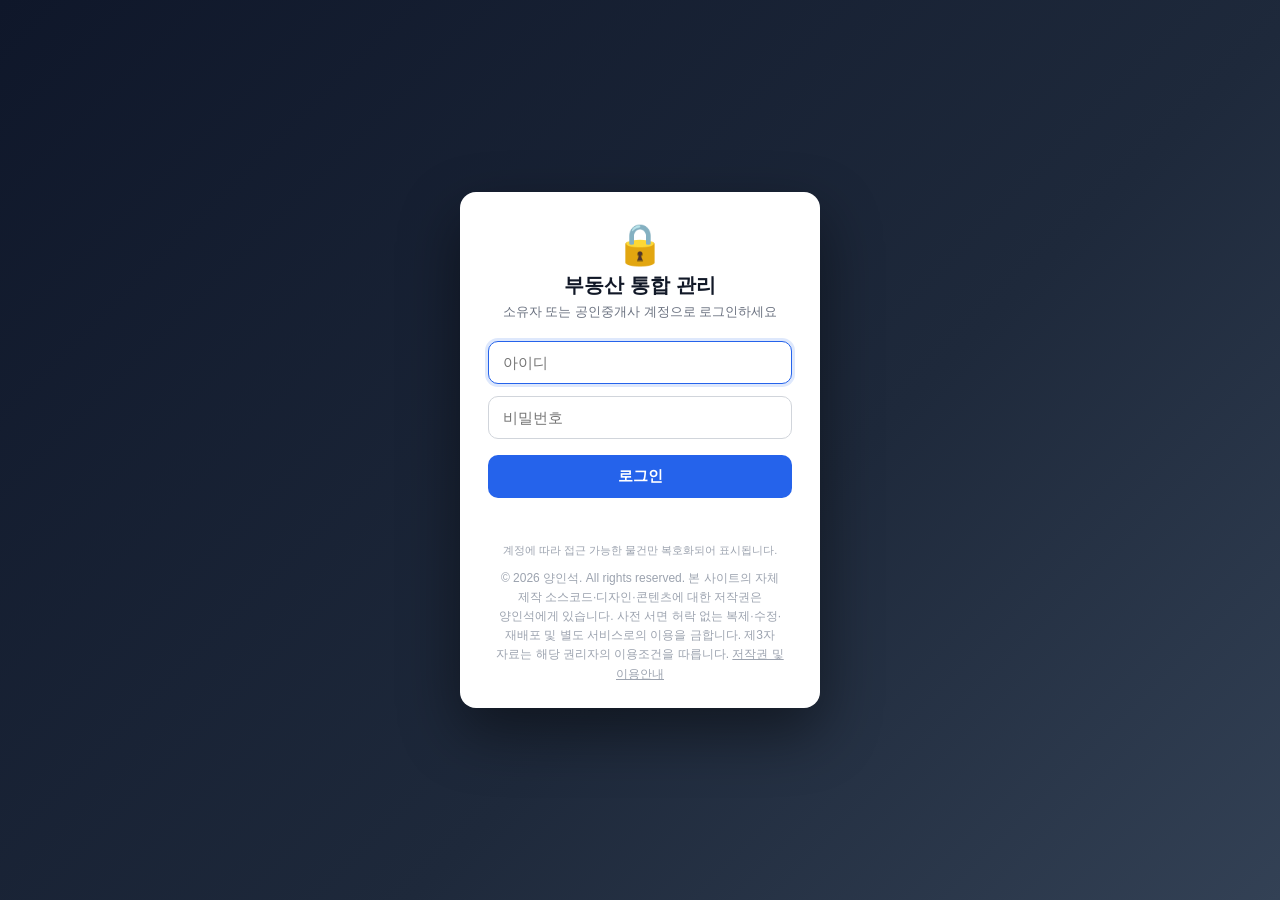
==== commit fc512013: "저작권 표시·이용안내 페이지 추가 - 로그인 화면과 본문 하단에 © 2026 양인석 표시와 안내 링크 - copyright.html, LICENSE 추가, 데스크톱 빌드(spec)" ====
--- a/index.html
+++ b/index.html
@@ -7,7 +7,7 @@
 <title>부동산 통합 관리 시스템</title>
 <link rel="manifest" href="manifest.webmanifest">
 <link rel="apple-touch-icon" href="icons/icon-192.png">
-<link rel="stylesheet" href="css/style.css?v=222">
+<link rel="stylesheet" href="css/style.css?v=226">
 </head>
 <body>
 
@@ -40,6 +40,8 @@
       </div>
       <button class="btn btn-ghost btn-sm owner-only" id="btnAccounts">👤 중개사 계정 관리</button>
       <button class="btn btn-ghost btn-sm owner-only" id="btnSync">☁️ 클라우드 동기화</button>
+      <button class="btn btn-ghost btn-sm agent-only" id="btnAgentSync">☁️ 관리자에게 반영</button>
+      <button class="btn btn-ghost btn-sm agent-only" id="btnAgentExport">내 작업 백업(JSON)</button>
       <button class="btn btn-ghost btn-sm" id="btnSnapshots">🕘 변경 이력 복구</button>
       <button class="btn btn-ghost btn-sm" id="btnExport">데이터 백업(JSON)</button>
       <label class="btn btn-ghost btn-sm owner-only" for="fileImport">백업 불러오기</label>
@@ -317,6 +319,7 @@
       <div id="todoList"></div>
     </section>
 
+    <footer class="site-footer"><p class="crnote" style="margin:14px 0 0;font-size:13px;line-height:1.7;word-break:keep-all;overflow-wrap:anywhere">© 2026 양인석. All rights reserved.<br>본 사이트의 자체 제작 소스코드·디자인·콘텐츠에 대한 저작권은 양인석에게 있습니다. 사전 서면 허락 없는 복제·수정·재배포 및 별도 서비스로의 이용을 금합니다. 제3자 자료는 해당 권리자의 이용조건을 따릅니다.<br><a href="copyright.html" style="color:inherit;text-decoration:underline">저작권 및 이용안내</a></p></footer>
   </main>
 </div>
 
@@ -416,11 +419,16 @@
     </div>
 
     <h3>📎 계약·보증 서류 보관함 <span class="hint" style="font-weight:400">(보증보험증권 · 표준임대차계약서 · 미가입 동의서 등 PDF/이미지)</span></h3>
-    <div class="form-row">
-      <input type="file" id="mFileInput" accept=".pdf,.jpg,.jpeg,.png" multiple style="flex:1">
+    <div class="file-dropzone" id="mFileDropzone" tabindex="0" role="button" aria-label="서류 파일을 끌어다 놓거나 클릭하여 선택">
+      <input type="file" id="mFileInput" accept=".pdf,.jpg,.jpeg,.png" multiple hidden>
+      <div class="file-dropzone-inner">
+        <div class="file-dropzone-icon">📂</div>
+        <div class="file-dropzone-title">파일을 여기로 끌어다 놓으세요</div>
+        <div class="file-dropzone-sub">또는 클릭하여 선택 · PDF / JPG / PNG · 파일당 8MB 이하</div>
+      </div>
     </div>
     <div id="mFileList"></div>
-    <p class="hint">파일은 이 기기의 브라우저 내장 DB에 저장됩니다(외부 전송 없음). 다른 기기에서는 보이지 않으니 원본은 별도 보관하세요.</p>
+    <p class="hint">업로드 시 <b>암호화되어 서버(sync-data)에 공유</b>되며, 관리자·배정 중개사가 다른 PC에서도 열람·다운로드할 수 있습니다. 이 PC 브라우저에도 복사본이 남습니다. (파일당 8MB 이하 · PDF/JPG/PNG)</p>
 
     <div class="modal-actions">
       <button class="btn btn-ghost" id="btnModalCancel">닫기</button>
@@ -486,7 +494,9 @@
     <div style="display:flex; gap:8px; flex-wrap:wrap; margin-top:12px;">
       <button class="btn btn-primary" id="btnSyncPush">지금 업로드</button>
       <button class="btn btn-ghost" id="btnSyncPull">클라우드에서 내려받기</button>
-    </div>
+      <button class="btn btn-primary" id="btnMergePatches">중개사 작업 병합·반영</button>
+    </div>
+    <p class="hint">중개사가 저장한 임차인·계약 정보는 암호화 패치로 올라옵니다. <b>중개사 작업 병합·반영</b>을 누르면 관리자 마스터 데이터에 합친 뒤 다시 배포합니다.</p>
     <div class="acct-msg" id="syncMsg"></div>
 
     <div class="modal-actions">
@@ -512,15 +522,15 @@
   </div>
 </div>
 
-<script src="js/crypto-util.js?v=222"></script>
-<script src="js/db.js?v=222"></script>
-<script src="js/data.js?v=222"></script>
-<script src="js/sync.js?v=222"></script>
-<script src="js/data.enc.js?v=222"></script>
-<script src="js/accounts.enc.js?v=222"></script>
-<script src="js/assignments.js?v=222"></script>
-<script src="js/auth.js?v=222"></script>
-<script src="js/tax.js?v=222"></script>
-<script src="js/app.js?v=222"></script>
+<script src="js/crypto-util.js?v=226"></script>
+<script src="js/db.js?v=226"></script>
+<script src="js/data.js?v=226"></script>
+<script src="js/sync.js?v=226"></script>
+<script src="js/data.enc.js?v=226"></script>
+<script src="js/accounts.enc.js?v=226"></script>
+<script src="js/assignments.js?v=226"></script>
+<script src="js/auth.js?v=226"></script>
+<script src="js/tax.js?v=226"></script>
+<script src="js/app.js?v=226"></script>
 </body>
 </html>
--- a/css/style.css
+++ b/css/style.css
@@ -60,6 +60,7 @@
 
 /* ===== 역할(소유자/중개사) ===== */
 body.role-agent .owner-only { display: none !important; }
+body.role-owner .agent-only { display: none !important; }
 .role-tag {
   margin-top: 8px; font-size: 11px; color: #93c5fd;
   text-align: center; opacity: .85;
@@ -197,6 +198,34 @@
 /* 보증보험 가입/미가입 조건부 필드 */
 #mLeaseFields.ins-joined .ins-no { display: none !important; }
 #mLeaseFields.ins-not .ins-yes { display: none !important; }
+.file-dropzone {
+  margin: 8px 0 4px;
+  border: 1.5px dashed var(--border);
+  border-radius: 12px;
+  background: color-mix(in srgb, var(--bg, #f5f6f8) 80%, transparent);
+  cursor: pointer;
+  transition: border-color .15s, background .15s, box-shadow .15s;
+  outline: none;
+}
+.file-dropzone:hover,
+.file-dropzone:focus-visible {
+  border-color: var(--primary);
+  background: color-mix(in srgb, var(--primary) 6%, transparent);
+}
+.file-dropzone.dragover {
+  border-color: var(--primary);
+  border-style: solid;
+  background: color-mix(in srgb, var(--primary) 12%, transparent);
+  box-shadow: 0 0 0 3px color-mix(in srgb, var(--primary) 18%, transparent);
+}
+.file-dropzone-inner {
+  padding: 22px 16px;
+  text-align: center;
+  pointer-events: none;
+}
+.file-dropzone-icon { font-size: 28px; line-height: 1; margin-bottom: 8px; }
+.file-dropzone-title { font-size: 14px; font-weight: 600; color: var(--text); }
+.file-dropzone-sub { margin-top: 4px; font-size: 12px; color: var(--muted); }
 #mFileList { margin-top: 8px; }
 #mFileList .file-row {
   display: flex; align-items: center; gap: 10px; padding: 8px 10px;
@@ -409,3 +438,8 @@
 
   .auth-card { padding: 26px 20px 20px; }
 }
+
+/* 저작권 표시 (본문 맨 아래, 고정 요소 없음) */
+.site-footer { margin-top: 40px; padding-top: 14px; border-top: 1px solid #d7dce5; color: #5b6475; }
+.auth-cr { margin-top: 10px; font-size: 12px; line-height: 1.6; word-break: keep-all; overflow-wrap: anywhere; }
+.auth-cr a { color: inherit; text-decoration: underline; }
